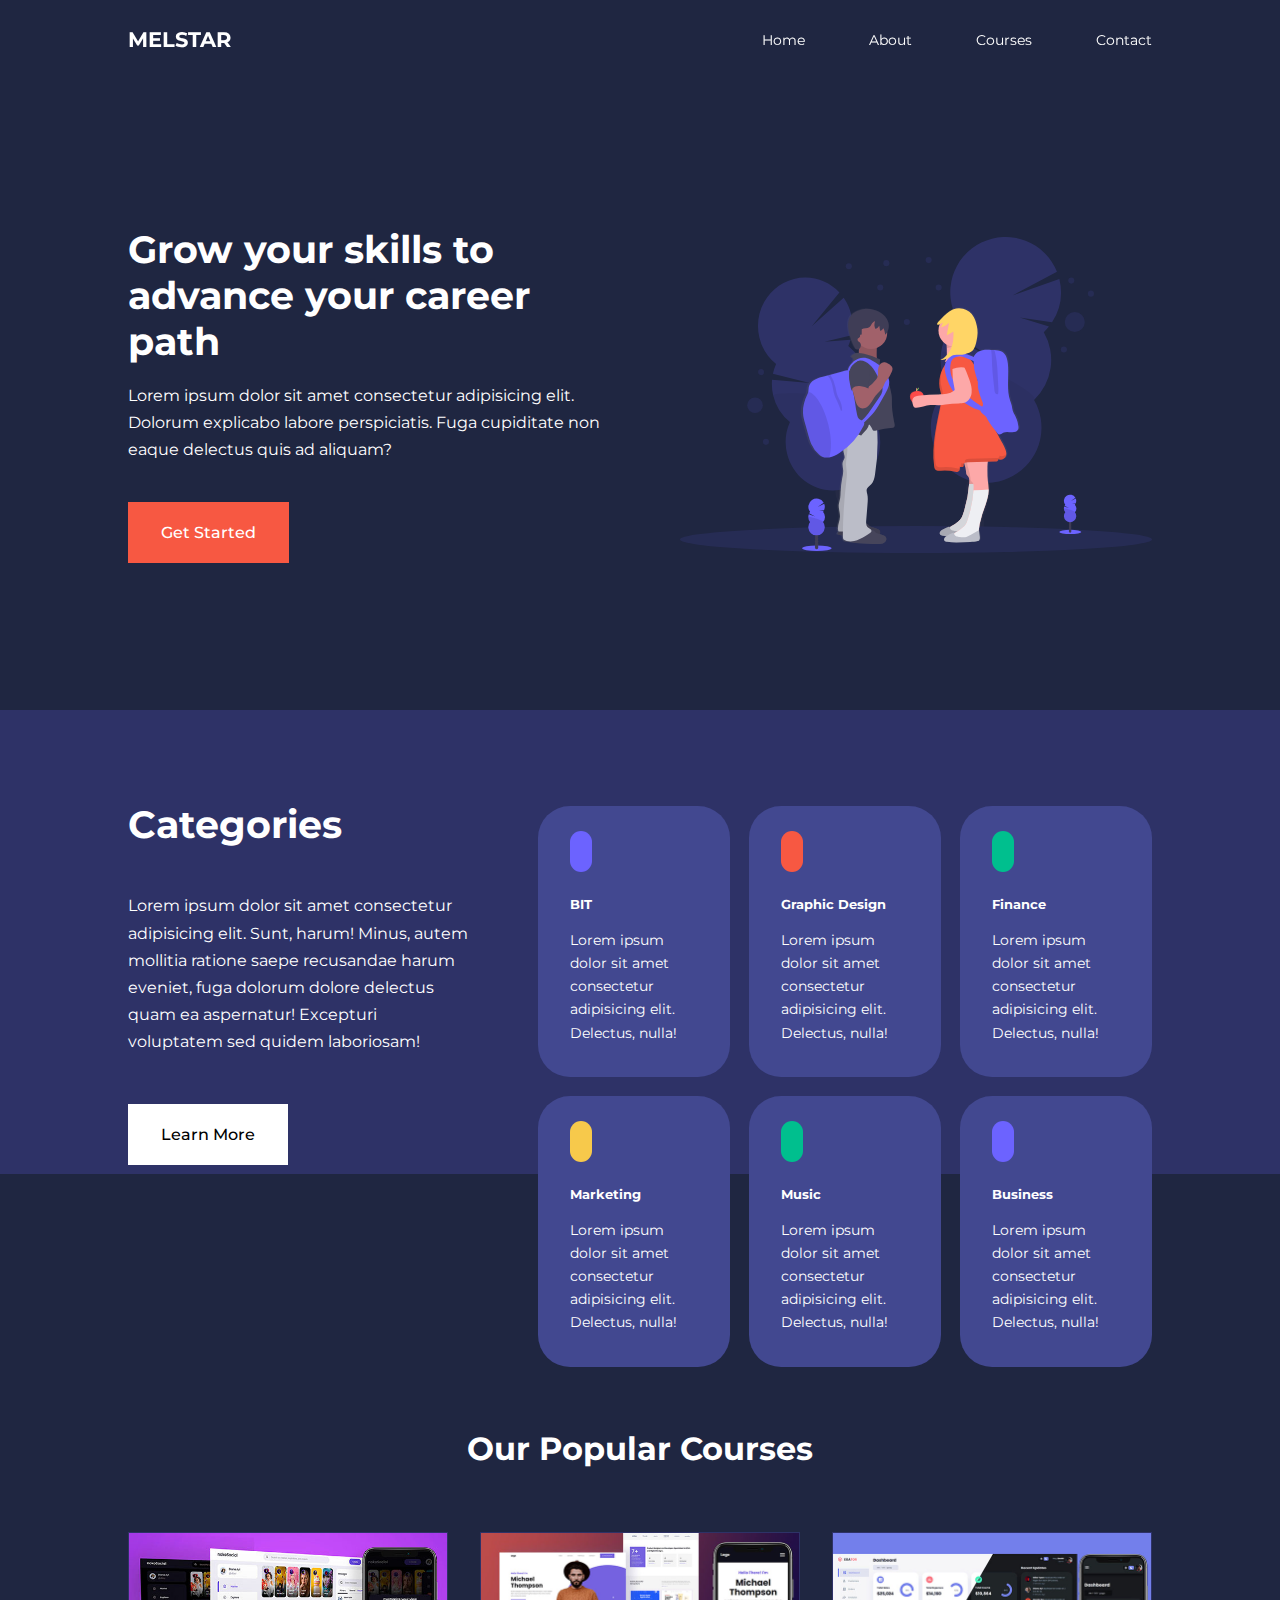
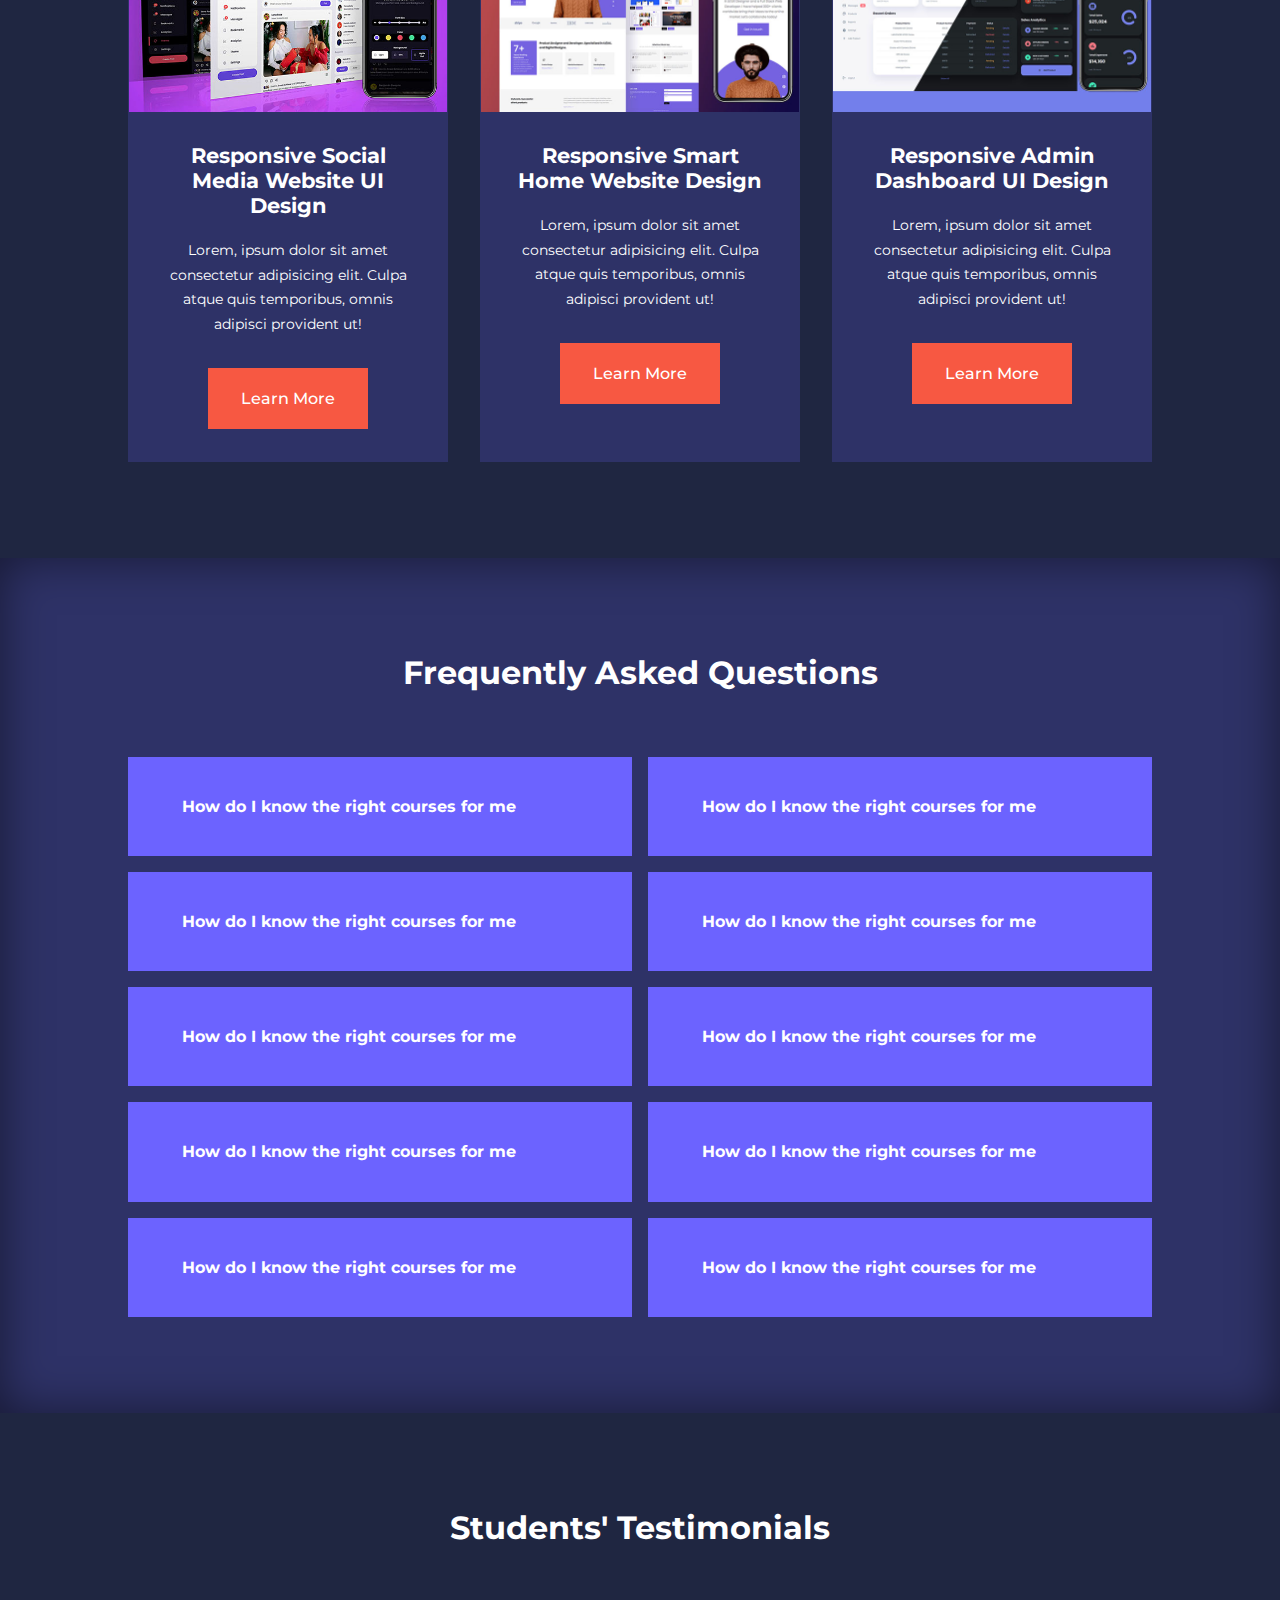
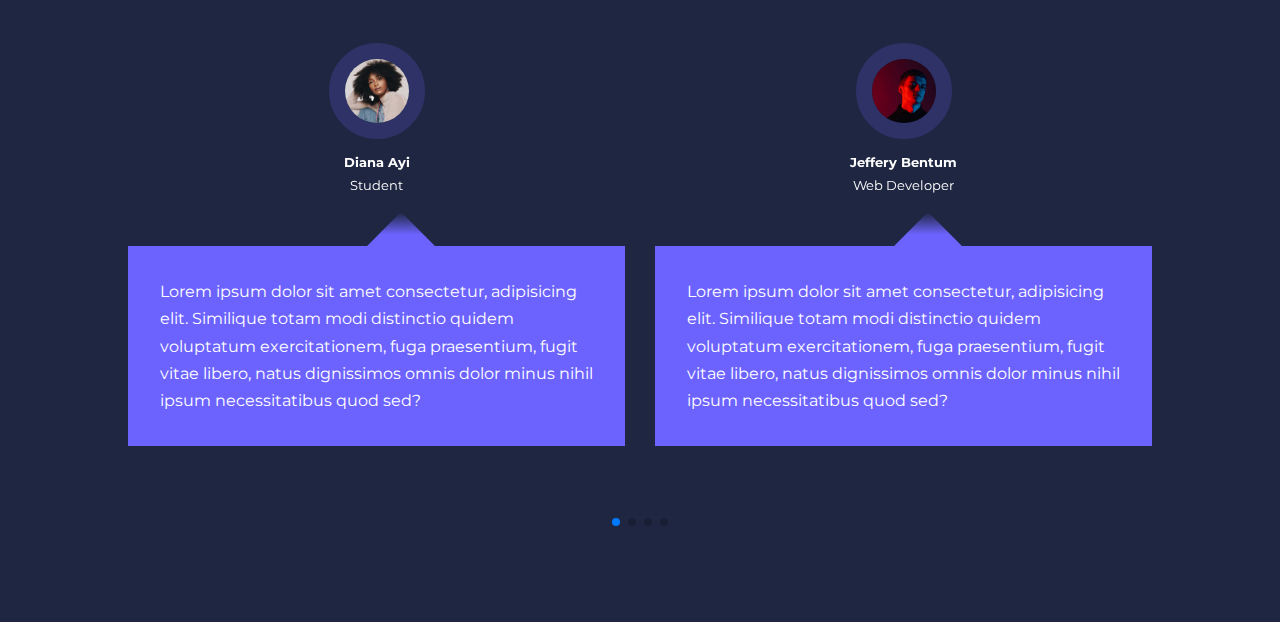
==== index.html @ 563842d4 "first commit" ====
<!DOCTYPE html>
<html lang="en">
  <head>
    <meta charset="UTF-8" />
    <meta name="viewport" content="width=device-width, initial-scale=1.0" />
    <title>School Website</title>
   

    <!-- ICONSCOUT CDN -->
    <link
      rel="stylesheet"
      href="https://unicons.iconscout.com/release/v4.0.8/css/line.css"
    />

    <!-- GOOGLE FONTS (MONSTERRAT)-->
    <link rel="preconnect" href="https://fonts.googleapis.com" />
    <link rel="preconnect" href="https://fonts.gstatic.com" crossorigin />
    <link
      href="https://fonts.googleapis.com/css2?family=Montserrat:ital,wght@0,100..900;1,100..900&display=swap"
      rel="stylesheet"
    />

    <!-- SWIPER JS-->
    <link
      rel="stylesheet"
      href="https://cdn.jsdelivr.net/npm/swiper@11/swiper-bundle.min.css"
    />

    <link rel="stylesheet" href="./css/style.css" />
  </head>
  <body>
    <nav>
      <div class="container nav__container">
        <a href="index.html"><h4>MELSTAR</h4></a>
        <ul class="nav__menu">
          <li><a href="index.html">Home</a></li>
          <li><a href="about.html">About</a></li>
          <li><a href="courses.html">Courses</a></li>
          <li><a href="contact.html">Contact</a></li>
        </ul>
        <button id="open-menu-btn"><i class="uil uil-bars"></i></button>
        <button id="close-menu-btn"><i class="uil uil-multiply"></i></button>
      </div>
    </nav>
    <!--===== END OF NAV BAR ========-->

    <header>
      <div class="container header__container">
        <div class="header__left">
          <h1>Grow your skills to advance your career path</h1>
          <p>
            Lorem ipsum dolor sit amet consectetur adipisicing elit. Dolorum
            explicabo labore perspiciatis. Fuga cupiditate non eaque delectus
            quis ad aliquam?
          </p>
          <a href="courses.html" class="btn btn-primary">Get Started</a>
        </div>

        <div class="header__right">
          <div class="header__right-image">
            <img src="./images/header.svg" />
          </div>
        </div>
      </div>
    </header>
    <!--========END OF HEADER================-->

    <section class="categories">
      <div class="container categories__container">
        <div class="categories__left">
          <h1>Categories</h1>
          <p>
            Lorem ipsum dolor sit amet consectetur adipisicing elit. Sunt,
            harum! Minus, autem mollitia ratione saepe recusandae harum eveniet,
            fuga dolorum dolore delectus quam ea aspernatur! Excepturi
            voluptatem sed quidem laboriosam!
          </p>
          <a href="#" class="btn">Learn More</a>
        </div>
        <div class="categories__right">
          <article class="category">
            <span class="category__icon"
              ><i class="uil uil-bitcoin-circle"></i
            ></span>
            <h5>BIT</h5>
            <p>
              Lorem ipsum dolor sit amet consectetur adipisicing elit. Delectus,
              nulla!
            </p>
          </article>

          <article class="category">
            <span class="category__icon"><i class="uil uil-palette"></i></span>
            <h5>Graphic Design</h5>
            <p>
              Lorem ipsum dolor sit amet consectetur adipisicing elit. Delectus,
              nulla!
            </p>
          </article>

          <article class="category">
            <span class="category__icon"
              ><i class="uil uil-usd-circle"></i
            ></span>
            <h5>Finance</h5>
            <p>
              Lorem ipsum dolor sit amet consectetur adipisicing elit. Delectus,
              nulla!
            </p>
          </article>

          <article class="category">
            <span class="category__icon"
              ><i class="uil uil-megaphone"></i
            ></span>
            <h5>Marketing</h5>
            <p>
              Lorem ipsum dolor sit amet consectetur adipisicing elit. Delectus,
              nulla!
            </p>
          </article>

          <article class="category">
            <span class="category__icon"><i class="uil uil-music"></i></span>
            <h5>Music</h5>
            <p>
              Lorem ipsum dolor sit amet consectetur adipisicing elit. Delectus,
              nulla!
            </p>
          </article>

          <article class="category">
            <span class="category__icon"
              ><i class="uil uil-puzzle-piece"></i
            ></span>
            <h5>Business</h5>
            <p>
              Lorem ipsum dolor sit amet consectetur adipisicing elit. Delectus,
              nulla!
            </p>
          </article>
        </div>
      </div>
    </section>
    <!--========= END OF CATEGORIES ================-->

    <section class="courses">
      <h2>Our Popular Courses</h2>
      <div class="container courses__container">
        <article class="course">
          <div class="course__image">
            <img src="./images/course1.jpg" />
          </div>
          <div class="course__info">
            <h4>Responsive Social Media Website UI Design</h4>
            <p>
              Lorem, ipsum dolor sit amet consectetur adipisicing elit. Culpa
              atque quis temporibus, omnis adipisci provident ut!
            </p>
            <a href="courses.html" class="btn btn-primary">Learn More</a>
          </div>
        </article>

        <article class="course">
          <div class="course__image">
            <img src="./images/course2.jpg" />
          </div>
          <div class="course__info">
            <h4>Responsive Smart Home Website Design</h4>
            <p>
              Lorem, ipsum dolor sit amet consectetur adipisicing elit. Culpa
              atque quis temporibus, omnis adipisci provident ut!
            </p>
            <a href="courses.html" class="btn btn-primary">Learn More</a>
          </div>
        </article>

        <article class="course">
          <div class="course__image">
            <img src="./images/course3.jpg" />
          </div>
          <div class="course__info">
            <h4>Responsive Admin Dashboard UI Design</h4>
            <p>
              Lorem, ipsum dolor sit amet consectetur adipisicing elit. Culpa
              atque quis temporibus, omnis adipisci provident ut!
            </p>
            <a href="courses.html" class="btn btn-primary">Learn More</a>
          </div>
        </article>
      </div>
    </section>

    <!--========= END OF COURSES ================-->

    <section class="faqs">
      <h2>Frequently Asked Questions</h2>
      <div class="container faqs__container">
        <article class="faq">
          <div class="faq__icon"><i class="uil uil-plus"></i></div>
          <div class="question__answer">
            <h4>How do I know the right courses for me</h4>
            <p>
              Lorem ipsum dolor sit amet consectetur adipisicing elit. Quia
              recusandae ad esse dolor voluptate obcaecati et, iure amet
              repudiandae voluptates. Voluptatum saepe asperiores id, voluptas
              nisi ad deserunt inventore vel!
            </p>
          </div>
        </article>

        <article class="faq">
          <div class="faq__icon"><i class="uil uil-plus"></i></div>
          <div class="question__answer">
            <h4>How do I know the right courses for me</h4>
            <p>
              Lorem ipsum dolor sit amet consectetur adipisicing elit. Quia
              recusandae ad esse dolor voluptate obcaecati et, iure amet
              repudiandae voluptates. Voluptatum saepe asperiores id, voluptas
              nisi ad deserunt inventore vel!
            </p>
          </div>
        </article>

        <article class="faq">
          <div class="faq__icon"><i class="uil uil-plus"></i></div>
          <div class="question__answer">
            <h4>How do I know the right courses for me</h4>
            <p>
              Lorem ipsum dolor sit amet consectetur adipisicing elit. Quia
              recusandae ad esse dolor voluptate obcaecati et, iure amet
              repudiandae voluptates. Voluptatum saepe asperiores id, voluptas
              nisi ad deserunt inventore vel!
            </p>
          </div>
        </article>

        <article class="faq">
          <div class="faq__icon"><i class="uil uil-plus"></i></div>
          <div class="question__answer">
            <h4>How do I know the right courses for me</h4>
            <p>
              Lorem ipsum dolor sit amet consectetur adipisicing elit. Quia
              recusandae ad esse dolor voluptate obcaecati et, iure amet
              repudiandae voluptates. Voluptatum saepe asperiores id, voluptas
              nisi ad deserunt inventore vel!
            </p>
          </div>
        </article>

        <article class="faq">
          <div class="faq__icon"><i class="uil uil-plus"></i></div>
          <div class="question__answer">
            <h4>How do I know the right courses for me</h4>
            <p>
              Lorem ipsum dolor sit amet consectetur adipisicing elit. Quia
              recusandae ad esse dolor voluptate obcaecati et, iure amet
              repudiandae voluptates. Voluptatum saepe asperiores id, voluptas
              nisi ad deserunt inventore vel!
            </p>
          </div>
        </article>

        <article class="faq">
          <div class="faq__icon"><i class="uil uil-plus"></i></div>
          <div class="question__answer">
            <h4>How do I know the right courses for me</h4>
            <p>
              Lorem ipsum dolor sit amet consectetur adipisicing elit. Quia
              recusandae ad esse dolor voluptate obcaecati et, iure amet
              repudiandae voluptates. Voluptatum saepe asperiores id, voluptas
              nisi ad deserunt inventore vel!
            </p>
          </div>
        </article>

        <article class="faq">
          <div class="faq__icon"><i class="uil uil-plus"></i></div>
          <div class="question__answer">
            <h4>How do I know the right courses for me</h4>
            <p>
              Lorem ipsum dolor sit amet consectetur adipisicing elit. Quia
              recusandae ad esse dolor voluptate obcaecati et, iure amet
              repudiandae voluptates. Voluptatum saepe asperiores id, voluptas
              nisi ad deserunt inventore vel!
            </p>
          </div>
        </article>

        <article class="faq">
          <div class="faq__icon"><i class="uil uil-plus"></i></div>
          <div class="question__answer">
            <h4>How do I know the right courses for me</h4>
            <p>
              Lorem ipsum dolor sit amet consectetur adipisicing elit. Quia
              recusandae ad esse dolor voluptate obcaecati et, iure amet
              repudiandae voluptates. Voluptatum saepe asperiores id, voluptas
              nisi ad deserunt inventore vel!
            </p>
          </div>
        </article>

        <article class="faq">
          <div class="faq__icon"><i class="uil uil-plus"></i></div>
          <div class="question__answer">
            <h4>How do I know the right courses for me</h4>
            <p>
              Lorem ipsum dolor sit amet consectetur adipisicing elit. Quia
              recusandae ad esse dolor voluptate obcaecati et, iure amet
              repudiandae voluptates. Voluptatum saepe asperiores id, voluptas
              nisi ad deserunt inventore vel!
            </p>
          </div>
        </article>

        <article class="faq">
          <div class="faq__icon"><i class="uil uil-plus"></i></div>
          <div class="question__answer">
            <h4>How do I know the right courses for me</h4>
            <p>
              Lorem ipsum dolor sit amet consectetur adipisicing elit. Quia
              recusandae ad esse dolor voluptate obcaecati et, iure amet
              repudiandae voluptates. Voluptatum saepe asperiores id, voluptas
              nisi ad deserunt inventore vel!
            </p>
          </div>
        </article>
      </div>
    </section>

    <!--========= END OF COURSES ================-->

    <section class="container testimonials__container mySwiper">
      <h2>Students' Testimonials</h2>
      <div class="swiper-wrapper">
        <article class="testimonial swiper-slide">
          <div class="avatar">
            <img src="./images/avatar1.jpg" />
          </div>
          <div class="testimonial__info">
            <h5>Diana Ayi</h5>
            <small>Student</small>
          </div>
          <div class="testimonial__body">
            <p>
              Lorem ipsum dolor sit amet consectetur, adipisicing elit.
              Similique totam modi distinctio quidem voluptatum exercitationem,
              fuga praesentium, fugit vitae libero, natus dignissimos omnis
              dolor minus nihil ipsum necessitatibus quod sed?
            </p>
          </div>
        </article>
        <article class="testimonial swiper-slide">
          <div class="avatar">
            <img src="./images/avatar2.jpg" />
          </div>
          <div class="testimonial__info">
            <h5>Jeffery Bentum</h5>
            <small>Web Developer</small>
          </div>
          <div class="testimonial__body">
            <p>
              Lorem ipsum dolor sit amet consectetur, adipisicing elit.
              Similique totam modi distinctio quidem voluptatum exercitationem,
              fuga praesentium, fugit vitae libero, natus dignissimos omnis
              dolor minus nihil ipsum necessitatibus quod sed?
            </p>
          </div>
        </article>

        <article class="testimonial swiper-slide">
          <div class="avatar">
            <img src="./images/avatar3.jpg" />
          </div>
          <div class="testimonial__info">
            <h5>Edem Quist</h5>
            <small>Student</small>
          </div>
          <div class="testimonial__body">
            <p>
              Lorem ipsum dolor sit amet consectetur, adipisicing elit.
              Similique totam modi distinctio quidem voluptatum exercitationem,
              fuga praesentium, fugit vitae libero, natus dignissimos omnis
              dolor minus nihil ipsum necessitatibus quod sed?
            </p>
          </div>
        </article>

        <article class="testimonial swiper-slide">
          <div class="avatar">
            <img src="./images/avatar4.jpg" />
          </div>
          <div class="testimonial__info">
            <h5>Koramah Asamoah</h5>
            <small>Logistics</small>
          </div>
          <div class="testimonial__body">
            <p>
              Lorem ipsum dolor sit amet consectetur, adipisicing elit.
              Similique totam modi distinctio quidem voluptatum exercitationem,
              fuga praesentium, fugit vitae libero, natus dignissimos omnis
              dolor minus nihil ipsum necessitatibus quod sed?
            </p>
          </div>
        </article>

        <article class="testimonial swiper-slide">
          <div class="avatar">
            <img src="./images/avatar5.jpg" />
          </div>
          <div class="testimonial__info">
            <h5>Princess Ayitey</h5>
            <small>Logistics</small>
          </div>
          <div class="testimonial__body">
            <p>
              Lorem ipsum dolor sit amet consectetur, adipisicing elit.
              Similique totam modi distinctio quidem voluptatum exercitationem,
              fuga praesentium, fugit vitae libero, natus dignissimos omnis
              dolor minus nihil ipsum necessitatibus quod sed?
            </p>
          </div>
        </article>
      </div>
      <div class="swiper-pagination"></div>
    </section>


    <script src="https://cdn.jsdelivr.net/npm/swiper@11/swiper-bundle.min.js"></script>
    <script src="./main.js"></script>

    <script>
        var swiper = new Swiper(".mySwiper", {
      slidesPerView: 1,
      spaceBetween: 30,
      pagination: {
        el: ".swiper-pagination",
        clickable: true,
      },
      // when window screen is greater than 600px

      breakpoints: {
        600: {
          slidesPerView: 2,
        }
      }

    });
    </script>
  </body>
</html>
---- css/style.css ----
* {
  margin: 0;
  padding: 0;
  border: 0;
  outline: 0;
  text-decoration: none;
  list-style: none;
  box-sizing: border-box;
}

:root {
  --color-primary: #6c63ff;
  --color-success: #00bf8e;
  --color-warning: #f7c94b;
  --color-danger: #f75842;
  --color-danger-variant: rgba(247, 88, 66, 0.4);
  --color-white: #fff;
  --color-light: rgba(255, 255, 255, 0.7);
  --color-black: #000;
  --color-bg: #1f2641;
  --color-bg1: #2e3267;
  --color-bg2: #424890;

  --container-width-lg: 80%;
  --container-width-md: 90%;
  --container-width-sm: 94%;

  --transition: all 400ms ease;
}

body {
  font-family: "Montserrat", sans-serif;
  line-height: 1.7;
  color: var(--color-white);
  background: var(--color-bg);
}

.container {
  width: var(--container-width-lg);
  margin: 0 auto;
}

section {
  padding: 6rem 0;
}

section h2 {
  text-align: center;
  margin-bottom: 4rem;
}

h1,
h2,
h3,
h4,
h5 {
  line-height: 1.2;
}

h1 {
  font-size: 2.4rem;
}

h2 {
  font-size: 2rem;
}

h3 {
  font-size: 1.6rem;
}

h4 {
  font-size: 1.3rem;
}

a {
  color: var(--color-white);
}

img {
  width: 100%;
  display: block;
  object-fit: cover;
}

.btn {
  display: inline-block;
  background: var(--color-white);
  color: var(--color-black);
  padding: 1rem 2rem;
  border: 1px solid transparent;
  font-weight: 500;
  transition: var(--transition);
}

.btn:hover {
  background: transparent;
  color: var(--color-white);
  border-color: var(--color-white);
}

.btn-primary {
  background: var(--color-danger);
  color: var(--color-white);
}

/*  ===== NAV BAR ====== */

nav {
  background: transparent;
  width: 100vw;
  height: 5rem;
  position: fixed;
  top: 0;
  z-index: 11;
}

/* Change navbar styles on scroll using javascript */
.window-scroll {
  background: var(--color-primary);
  box-shadow: 0 1rem 2rem rgba(0, 0, 0, 0.2);
}

.nav__container {
  height: 100%;
  display: flex;
  justify-content: space-between;
  align-items: center;
}

nav button {
  display: none;
}

.nav__menu {
  display: flex;
  align-items: center;
  gap: 4rem;
}

.nav__menu a {
  font-size: 0.9rem;
  transition: var(--transition);
}

.nav__menu a:hover {
  color: var(--color-bg2);
}

/* ============ HEADER SECTION ================*/
header {
  position: relative;
  top: 5rem;
  overflow: hidden;
  height: 70vh;
  margin-bottom: 5rem;
}

.header__container {
  display: grid;
  grid-template-columns: 1fr 1fr;
  align-items: center;
  gap: 5rem;
  height: 100%;
}

.header__left p {
  margin: 1rem 0 2.4rem;
}

/*  ===== CATEGORIES ====== */
.categories {
  background: var(--color-bg1);
  height: 29rem;
}

.categories h1 {
  line-height: 1;
  margin-bottom: 3rem;
}

.categories__container {
  display: grid;
  grid-template-columns: 40% 60%;
}

.categories__left {
  margin-right: 4rem;
}

.categories__left p {
  margin: 1rem 0 3rem;
}

.categories__right {
  display: grid;
  grid-template-columns: repeat(3, 1fr);
  gap: 1.2rem;
}

.category {
  background: var(--color-bg2);
  padding: 2rem;
  border-radius: 2rem;
  transition: var(--transition);
}

.category:hover {
  box-shadow: 0 3rem 3rem rgba(0, 0, 0, 0.3);
  z-index: 1;
}

.category:nth-child(2) .category__icon {
  background: var(--color-danger);
}

.category:nth-child(3) .category__icon {
  background: var(--color-success);
}

.category:nth-child(4) .category__icon {
  background: var(--color-warning);
}

.category:nth-child(5) .category__icon {
  background: var(--color-success);
}

.category__icon {
  background: var(--color-primary);
  padding: 0.7rem;
  border-radius: 0.9rem;
}

.category h5 {
  margin: 2rem 0 1rem;
}

.category p {
  font-size: 0.85rem;
}

/*  ===== POPULAR COURSES ====== */
.courses {
  margin-top: 10rem;
}

.courses__container {
  display: grid;
  grid-template-columns: repeat(3, 1fr);
  gap: 2rem;
}

.course {
  background: var(--color-bg1);
  text-align: center;
  border: 1px solid transparent;
  transition: var(--transition);
}

.course:hover {
  background: transparent;
  border-color: var(--color-primary);
}

.course__info {
  padding: 2rem;
}

.course__info p {
  margin: 1.2rem 0 2rem;
  font-size: 0.9rem;
}

/*  ===== FAQS ====== */

.faqs {
  background: var(--color-bg1);
  box-shadow: inset 0 0 3rem rgba(0, 0, 0, 0.5);
}

.faqs__container {
  display: grid;
  grid-template-columns: 1fr 1fr;
  gap: 1rem;
}

.faq {
  padding: 2rem;
  display: flex;
  align-items: center;
  gap: 1.4rem;
  height: fit-content;
  background: var(--color-primary);
  cursor: pointer;
}

.faq h4 {
  font-size: 1rem;
  line-height: 2.2;
}

.faq__icon {
  align-self: flex-start;
}

.faq p {
  margin-top: 0.8rem;
  display: none;
}

.faq.open p {
  display: block;
}

/*  ====== TESTIMONIALS ======= */
.testimonials__container {
  overflow-x: hidden;
  position: relative;
  margin-bottom: 5rem;
}

.testimonial {
  padding-top: 2rem;
}

.avatar {
  width: 6rem;
  height: 6rem;
  border-radius: 50%;
  overflow: hidden;
  margin: 0 auto 1rem;
  border: 1rem solid var(--color-bg1);
}

.testimonial__info {
  text-align: center;
}

.testimonial__body {
  background: var(--color-primary);
  padding: 2rem;
  margin-top: 3rem;
  position: relative;
}

.testimonial__body::before {
  content: "";
  display: block;
  background: linear-gradient(
    135deg,
    transparent,
    var(--color-primary),
    var(--color-primary),
    var(--color-primary)
  );
  width: 3rem;
  height: 3rem;
  position: absolute;
  left: 50%;
  top: -1.5rem;
  transform: rotate(45deg);
}
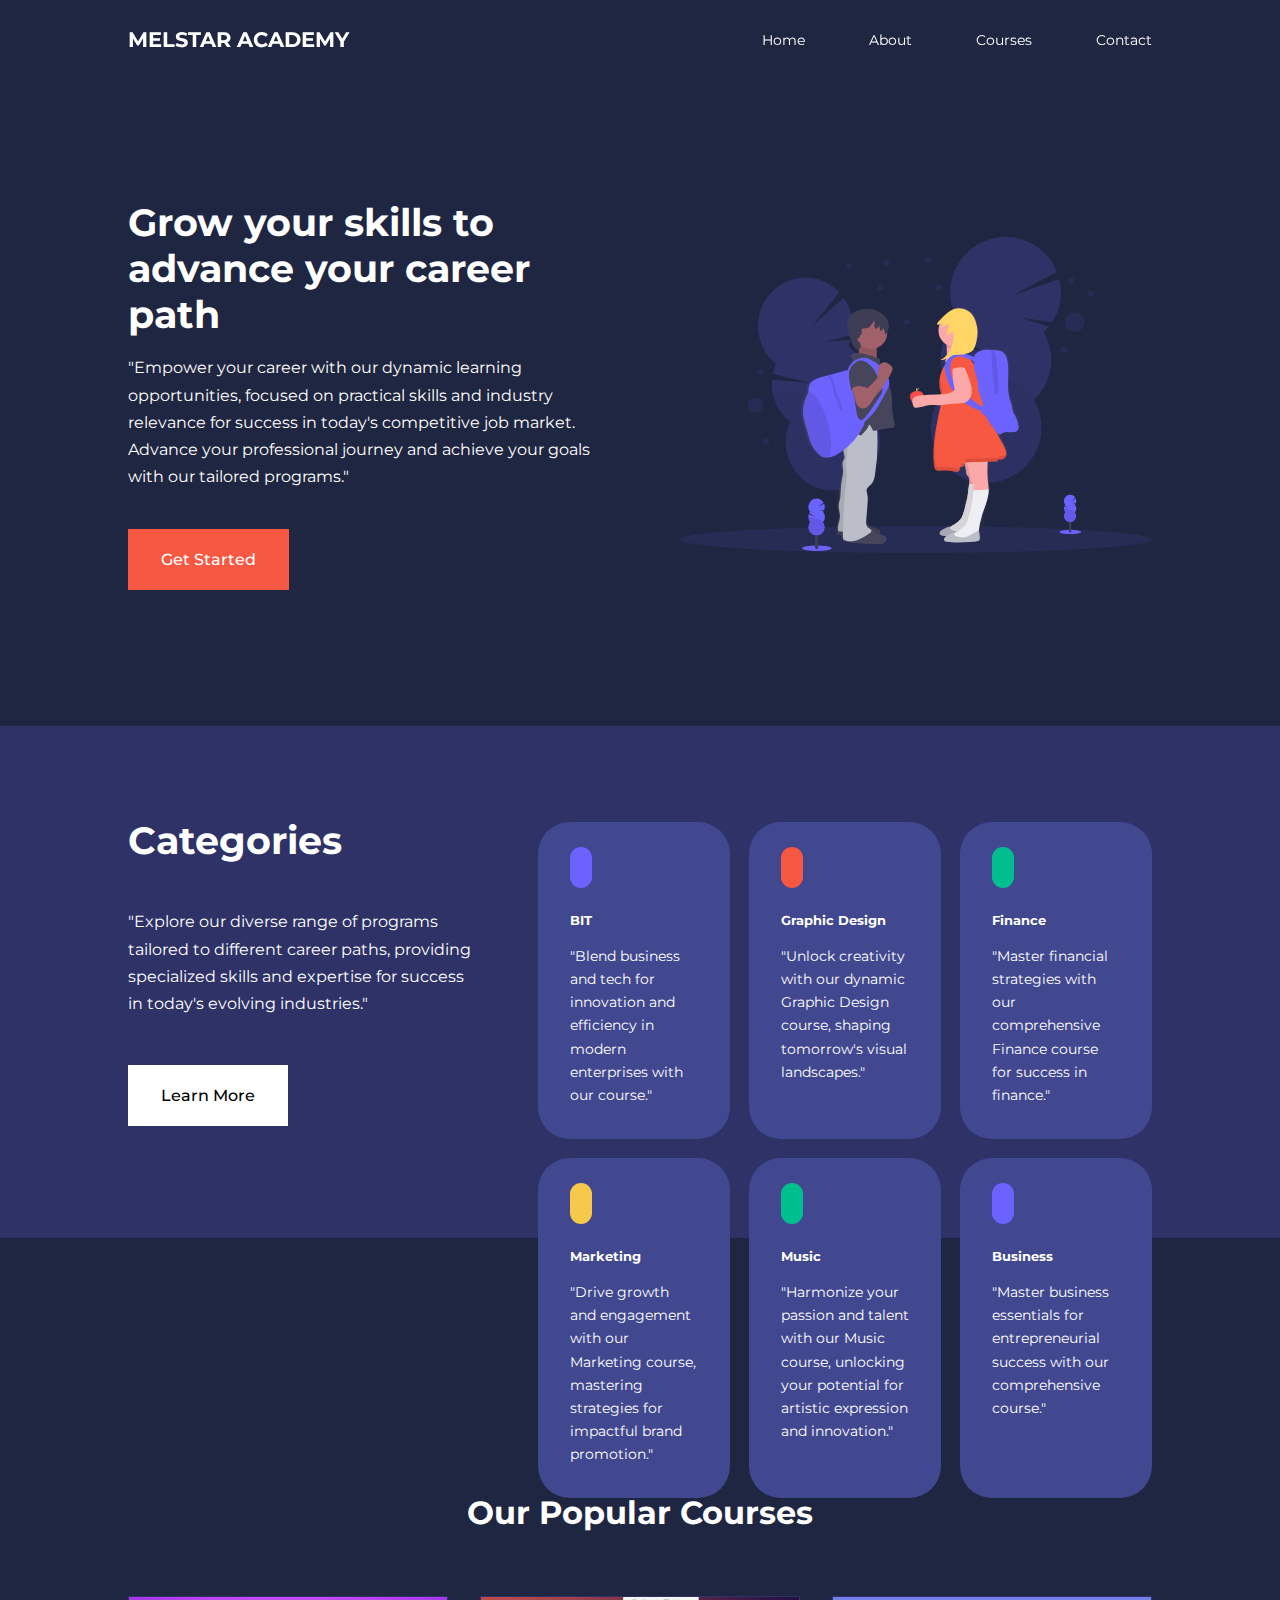
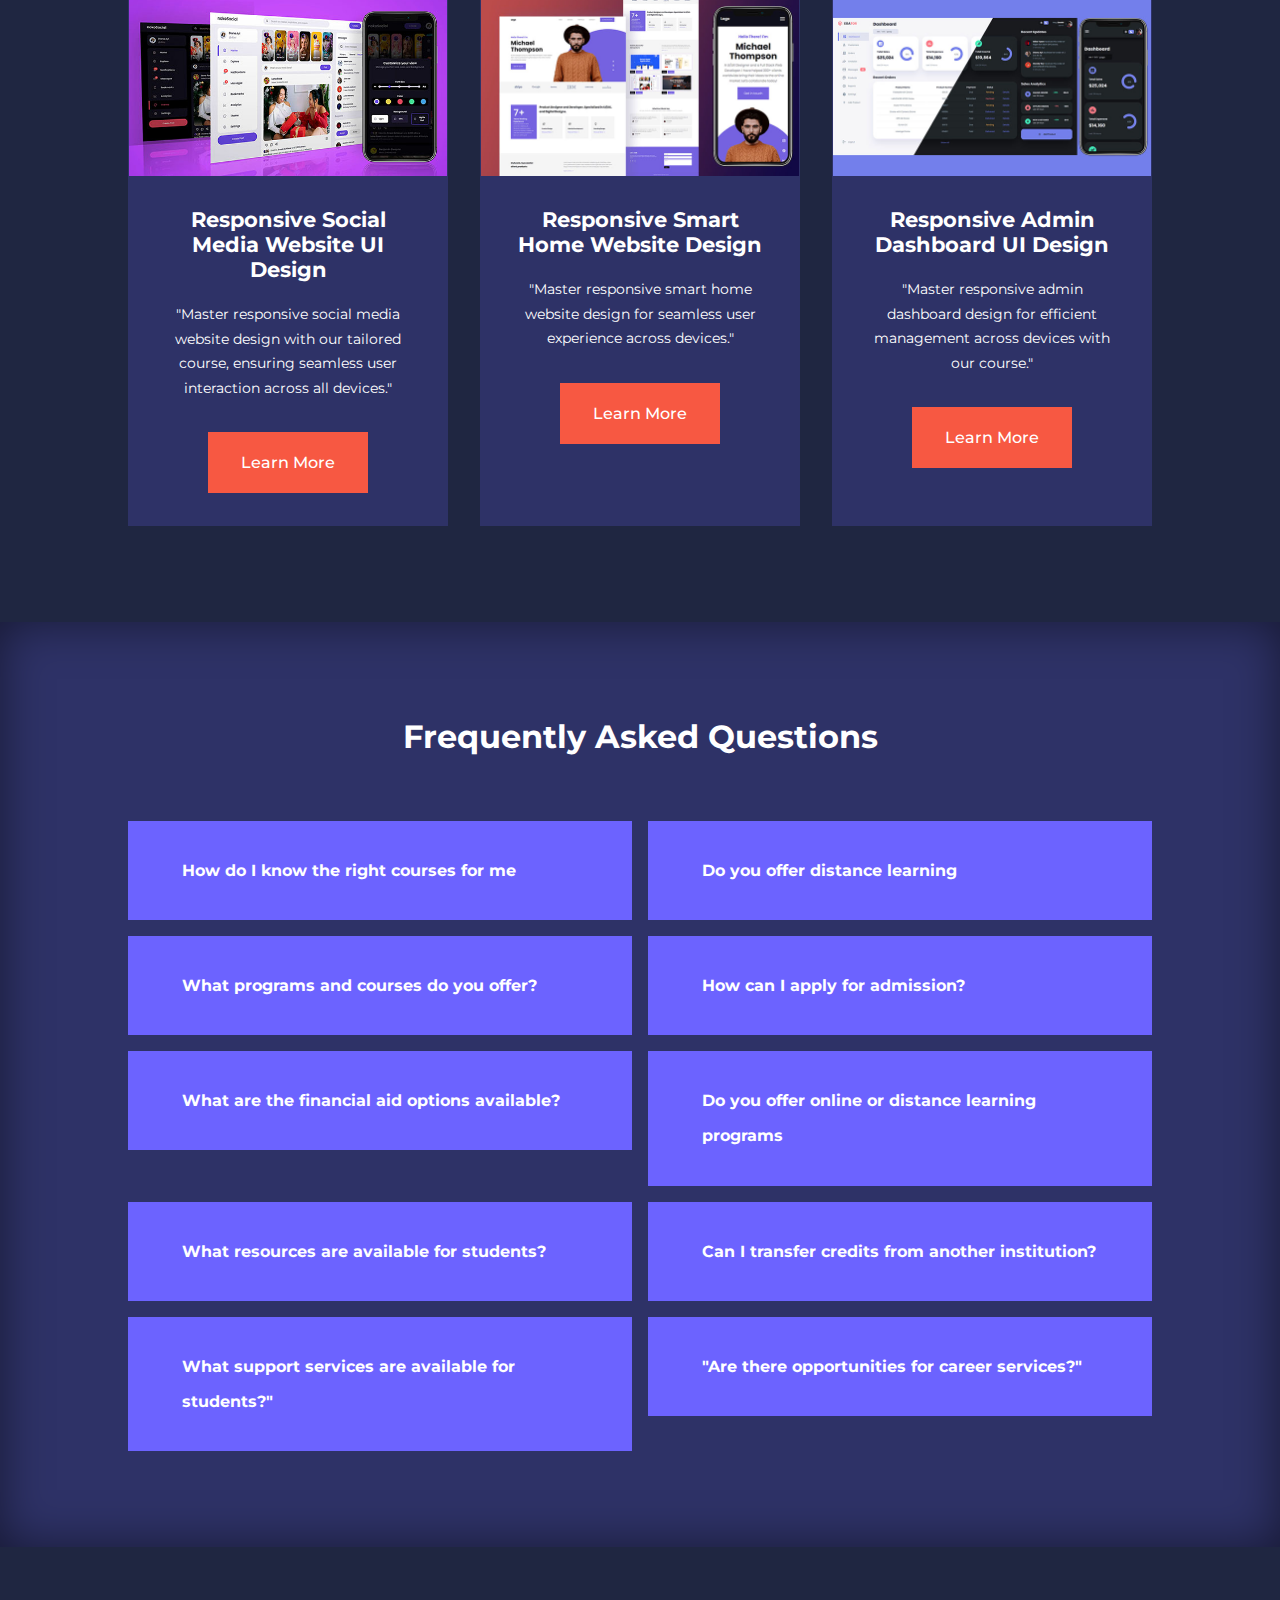
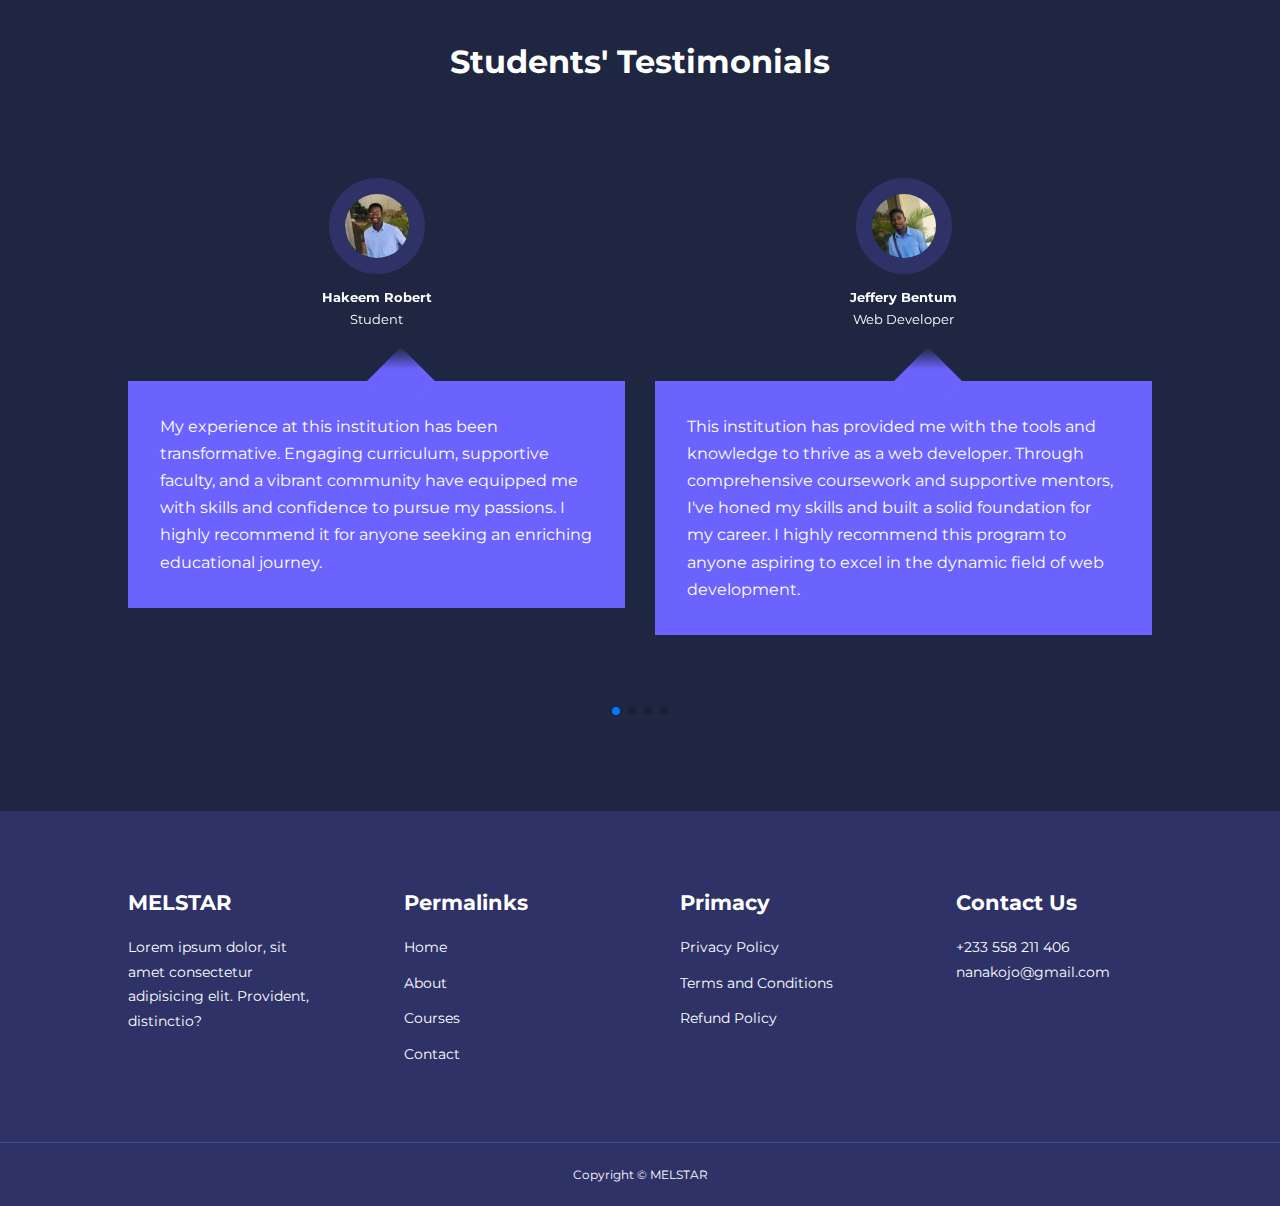
==== commit 8d37d97b: "updatedCode" ====
--- a/index.html
+++ b/index.html
@@ -4,7 +4,6 @@
     <meta charset="UTF-8" />
     <meta name="viewport" content="width=device-width, initial-scale=1.0" />
     <title>School Website</title>
-   
 
     <!-- ICONSCOUT CDN -->
     <link
@@ -31,7 +30,7 @@
   <body>
     <nav>
       <div class="container nav__container">
-        <a href="index.html"><h4>MELSTAR</h4></a>
+        <a href="index.html"><h4>MELSTAR ACADEMY</h4></a>
         <ul class="nav__menu">
           <li><a href="index.html">Home</a></li>
           <li><a href="about.html">About</a></li>
@@ -49,9 +48,10 @@
         <div class="header__left">
           <h1>Grow your skills to advance your career path</h1>
           <p>
-            Lorem ipsum dolor sit amet consectetur adipisicing elit. Dolorum
-            explicabo labore perspiciatis. Fuga cupiditate non eaque delectus
-            quis ad aliquam?
+            "Empower your career with our dynamic learning opportunities,
+            focused on practical skills and industry relevance for success in
+            today's competitive job market. Advance your professional journey
+            and achieve your goals with our tailored programs."
           </p>
           <a href="courses.html" class="btn btn-primary">Get Started</a>
         </div>
@@ -70,10 +70,9 @@
         <div class="categories__left">
           <h1>Categories</h1>
           <p>
-            Lorem ipsum dolor sit amet consectetur adipisicing elit. Sunt,
-            harum! Minus, autem mollitia ratione saepe recusandae harum eveniet,
-            fuga dolorum dolore delectus quam ea aspernatur! Excepturi
-            voluptatem sed quidem laboriosam!
+            "Explore our diverse range of programs tailored to different career
+            paths, providing specialized skills and expertise for success in
+            today's evolving industries."
           </p>
           <a href="#" class="btn">Learn More</a>
         </div>
@@ -84,8 +83,8 @@
             ></span>
             <h5>BIT</h5>
             <p>
-              Lorem ipsum dolor sit amet consectetur adipisicing elit. Delectus,
-              nulla!
+              "Blend business and tech for innovation and efficiency in modern
+              enterprises with our course."
             </p>
           </article>
 
@@ -93,8 +92,8 @@
             <span class="category__icon"><i class="uil uil-palette"></i></span>
             <h5>Graphic Design</h5>
             <p>
-              Lorem ipsum dolor sit amet consectetur adipisicing elit. Delectus,
-              nulla!
+              "Unlock creativity with our dynamic Graphic Design course, shaping
+              tomorrow's visual landscapes."
             </p>
           </article>
 
@@ -104,8 +103,8 @@
             ></span>
             <h5>Finance</h5>
             <p>
-              Lorem ipsum dolor sit amet consectetur adipisicing elit. Delectus,
-              nulla!
+              "Master financial strategies with our comprehensive Finance course
+              for success in finance."
             </p>
           </article>
 
@@ -115,8 +114,8 @@
             ></span>
             <h5>Marketing</h5>
             <p>
-              Lorem ipsum dolor sit amet consectetur adipisicing elit. Delectus,
-              nulla!
+              "Drive growth and engagement with our Marketing course, mastering
+              strategies for impactful brand promotion."
             </p>
           </article>
 
@@ -124,8 +123,8 @@
             <span class="category__icon"><i class="uil uil-music"></i></span>
             <h5>Music</h5>
             <p>
-              Lorem ipsum dolor sit amet consectetur adipisicing elit. Delectus,
-              nulla!
+              "Harmonize your passion and talent with our Music course,
+              unlocking your potential for artistic expression and innovation."
             </p>
           </article>
 
@@ -135,8 +134,8 @@
             ></span>
             <h5>Business</h5>
             <p>
-              Lorem ipsum dolor sit amet consectetur adipisicing elit. Delectus,
-              nulla!
+              "Master business essentials for entrepreneurial success with our
+              comprehensive course."
             </p>
           </article>
         </div>
@@ -154,8 +153,8 @@
           <div class="course__info">
             <h4>Responsive Social Media Website UI Design</h4>
             <p>
-              Lorem, ipsum dolor sit amet consectetur adipisicing elit. Culpa
-              atque quis temporibus, omnis adipisci provident ut!
+              "Master responsive social media website design with our tailored
+              course, ensuring seamless user interaction across all devices."
             </p>
             <a href="courses.html" class="btn btn-primary">Learn More</a>
           </div>
@@ -168,8 +167,8 @@
           <div class="course__info">
             <h4>Responsive Smart Home Website Design</h4>
             <p>
-              Lorem, ipsum dolor sit amet consectetur adipisicing elit. Culpa
-              atque quis temporibus, omnis adipisci provident ut!
+              "Master responsive smart home website design for seamless user
+              experience across devices."
             </p>
             <a href="courses.html" class="btn btn-primary">Learn More</a>
           </div>
@@ -182,8 +181,8 @@
           <div class="course__info">
             <h4>Responsive Admin Dashboard UI Design</h4>
             <p>
-              Lorem, ipsum dolor sit amet consectetur adipisicing elit. Culpa
-              atque quis temporibus, omnis adipisci provident ut!
+              "Master responsive admin dashboard design for efficient management
+              across devices with our course."
             </p>
             <a href="courses.html" class="btn btn-primary">Learn More</a>
           </div>
@@ -201,127 +200,148 @@
           <div class="question__answer">
             <h4>How do I know the right courses for me</h4>
             <p>
-              Lorem ipsum dolor sit amet consectetur adipisicing elit. Quia
-              recusandae ad esse dolor voluptate obcaecati et, iure amet
-              repudiandae voluptates. Voluptatum saepe asperiores id, voluptas
-              nisi ad deserunt inventore vel!
-            </p>
-          </div>
-        </article>
-
-        <article class="faq">
-          <div class="faq__icon"><i class="uil uil-plus"></i></div>
-          <div class="question__answer">
-            <h4>How do I know the right courses for me</h4>
-            <p>
-              Lorem ipsum dolor sit amet consectetur adipisicing elit. Quia
-              recusandae ad esse dolor voluptate obcaecati et, iure amet
-              repudiandae voluptates. Voluptatum saepe asperiores id, voluptas
-              nisi ad deserunt inventore vel!
-            </p>
-          </div>
-        </article>
-
-        <article class="faq">
-          <div class="faq__icon"><i class="uil uil-plus"></i></div>
-          <div class="question__answer">
-            <h4>How do I know the right courses for me</h4>
-            <p>
-              Lorem ipsum dolor sit amet consectetur adipisicing elit. Quia
-              recusandae ad esse dolor voluptate obcaecati et, iure amet
-              repudiandae voluptates. Voluptatum saepe asperiores id, voluptas
-              nisi ad deserunt inventore vel!
-            </p>
-          </div>
-        </article>
-
-        <article class="faq">
-          <div class="faq__icon"><i class="uil uil-plus"></i></div>
-          <div class="question__answer">
-            <h4>How do I know the right courses for me</h4>
-            <p>
-              Lorem ipsum dolor sit amet consectetur adipisicing elit. Quia
-              recusandae ad esse dolor voluptate obcaecati et, iure amet
-              repudiandae voluptates. Voluptatum saepe asperiores id, voluptas
-              nisi ad deserunt inventore vel!
-            </p>
-          </div>
-        </article>
-
-        <article class="faq">
-          <div class="faq__icon"><i class="uil uil-plus"></i></div>
-          <div class="question__answer">
-            <h4>How do I know the right courses for me</h4>
-            <p>
-              Lorem ipsum dolor sit amet consectetur adipisicing elit. Quia
-              recusandae ad esse dolor voluptate obcaecati et, iure amet
-              repudiandae voluptates. Voluptatum saepe asperiores id, voluptas
-              nisi ad deserunt inventore vel!
-            </p>
-          </div>
-        </article>
-
-        <article class="faq">
-          <div class="faq__icon"><i class="uil uil-plus"></i></div>
-          <div class="question__answer">
-            <h4>How do I know the right courses for me</h4>
-            <p>
-              Lorem ipsum dolor sit amet consectetur adipisicing elit. Quia
-              recusandae ad esse dolor voluptate obcaecati et, iure amet
-              repudiandae voluptates. Voluptatum saepe asperiores id, voluptas
-              nisi ad deserunt inventore vel!
-            </p>
-          </div>
-        </article>
-
-        <article class="faq">
-          <div class="faq__icon"><i class="uil uil-plus"></i></div>
-          <div class="question__answer">
-            <h4>How do I know the right courses for me</h4>
-            <p>
-              Lorem ipsum dolor sit amet consectetur adipisicing elit. Quia
-              recusandae ad esse dolor voluptate obcaecati et, iure amet
-              repudiandae voluptates. Voluptatum saepe asperiores id, voluptas
-              nisi ad deserunt inventore vel!
-            </p>
-          </div>
-        </article>
-
-        <article class="faq">
-          <div class="faq__icon"><i class="uil uil-plus"></i></div>
-          <div class="question__answer">
-            <h4>How do I know the right courses for me</h4>
-            <p>
-              Lorem ipsum dolor sit amet consectetur adipisicing elit. Quia
-              recusandae ad esse dolor voluptate obcaecati et, iure amet
-              repudiandae voluptates. Voluptatum saepe asperiores id, voluptas
-              nisi ad deserunt inventore vel!
-            </p>
-          </div>
-        </article>
-
-        <article class="faq">
-          <div class="faq__icon"><i class="uil uil-plus"></i></div>
-          <div class="question__answer">
-            <h4>How do I know the right courses for me</h4>
-            <p>
-              Lorem ipsum dolor sit amet consectetur adipisicing elit. Quia
-              recusandae ad esse dolor voluptate obcaecati et, iure amet
-              repudiandae voluptates. Voluptatum saepe asperiores id, voluptas
-              nisi ad deserunt inventore vel!
-            </p>
-          </div>
-        </article>
-
-        <article class="faq">
-          <div class="faq__icon"><i class="uil uil-plus"></i></div>
-          <div class="question__answer">
-            <h4>How do I know the right courses for me</h4>
-            <p>
-              Lorem ipsum dolor sit amet consectetur adipisicing elit. Quia
-              recusandae ad esse dolor voluptate obcaecati et, iure amet
-              repudiandae voluptates. Voluptatum saepe asperiores id, voluptas
-              nisi ad deserunt inventore vel!
+              Discover the right courses tailored to your interests and career
+              goals by exploring our comprehensive course offerings and
+              consulting with our expert advisors. With personalized guidance
+              and a diverse range of options, you can confidently select the
+              courses that align with your aspirations and skill development
+              needs.
+            </p>
+          </div>
+        </article>
+
+        <article class="faq">
+          <div class="faq__icon"><i class="uil uil-plus"></i></div>
+          <div class="question__answer">
+            <h4>Do you offer distance learning</h4>
+            <p>
+              Yes, we offer distance learning options to accommodate diverse
+              learning needs, ensuring accessibility and flexibility for all
+              students.
+            </p>
+          </div>
+        </article>
+
+        <article class="faq">
+          <div class="faq__icon"><i class="uil uil-plus"></i></div>
+          <div class="question__answer">
+            <h4>What programs and courses do you offer?</h4>
+            <p>
+              Our institution offers a wide range of programs and courses across
+              various disciplines, including but not limited to business,
+              technology, healthcare, arts, and sciences. You can explore our
+              full list of offerings on our website or contact our admissions
+              office for more information.
+            </p>
+          </div>
+        </article>
+
+        <article class="faq">
+          <div class="faq__icon"><i class="uil uil-plus"></i></div>
+          <div class="question__answer">
+            <h4>How can I apply for admission?</h4>
+            <p>
+              Applying for admission is a straightforward process. You can start
+              by visiting our website and filling out the online application
+              form. Be sure to review the specific admission requirements for
+              your desired program and submit any necessary documents, such as
+              transcripts and letters of recommendation. Our admissions team is
+              available to assist you throughout the application process.
+            </p>
+          </div>
+        </article>
+
+        <article class="faq">
+          <div class="faq__icon"><i class="uil uil-plus"></i></div>
+          <div class="question__answer">
+            <h4>What are the financial aid options available?</h4>
+            <p>
+              Tuition fees vary depending on the program and your residency
+              status. Detailed information about tuition and fees can be found
+              on our website or obtained by contacting our financial aid office.
+              We also offer various financial aid options, including
+              scholarships, grants, loans, and work-study programs, to help make
+              education more accessible for our students.
+            </p>
+          </div>
+        </article>
+
+        <article class="faq">
+          <div class="faq__icon"><i class="uil uil-plus"></i></div>
+          <div class="question__answer">
+            <h4>Do you offer online or distance learning programs</h4>
+            <p>
+              Yes, we offer a range of online and distance learning programs
+              designed to accommodate the needs of students who prefer remote or
+              flexible learning options. These programs provide the same
+              high-quality education and support as our on-campus offerings,
+              allowing you to pursue your academic goals from anywhere with an
+              internet connection.
+            </p>
+          </div>
+        </article>
+
+        <article class="faq">
+          <div class="faq__icon"><i class="uil uil-plus"></i></div>
+          <div class="question__answer">
+            <h4>What resources are available for students?</h4>
+            <p>
+              Our campus is equipped with state-of-the-art facilities and
+              resources to support student success. This includes libraries,
+              computer labs, research centers, recreational facilities, student
+              lounges, and dining options. Additionally, we provide various
+              student services such as academic advising, career counseling,
+              health services, and extracurricular activities to enhance your
+              overall college experience.
+            </p>
+          </div>
+        </article>
+
+        <article class="faq">
+          <div class="faq__icon"><i class="uil uil-plus"></i></div>
+          <div class="question__answer">
+            <h4>Can I transfer credits from another institution?</h4>
+            <p>
+              Yes, we accept transfer credits from accredited institutions,
+              subject to evaluation and approval by our registrar's office.
+              Transfer credit policies may vary depending on factors such as the
+              institution attended, the course content, and your program of
+              study. You can consult with our academic advisors to determine how
+              your credits may transfer and fit into your degree plan. Lorem
+              ipsum dolor sit amet consectetur adipisicing elit. Quia recusandae
+              ad esse dolor voluptate obcaecati et, iure amet repudiandae
+              voluptates. Voluptatum saepe asperiores id, voluptas nisi ad
+              deserunt inventore vel!
+            </p>
+          </div>
+        </article>
+
+        <article class="faq">
+          <div class="faq__icon"><i class="uil uil-plus"></i></div>
+          <div class="question__answer">
+            <h4>What support services are available for students?"</h4>
+            <p>
+              We offer a range of support services to assist students in their
+              academic and personal development. This includes tutoring
+              services, academic advising, counseling and mental health
+              services, disability accommodations, and student advocacy
+              resources. Our goal is to provide a supportive and inclusive
+              environment where all students can thrive and succeed.
+            </p>
+          </div>
+        </article>
+
+        <article class="faq">
+          <div class="faq__icon"><i class="uil uil-plus"></i></div>
+          <div class="question__answer">
+            <h4>"Are there opportunities for career services?"</h4>
+            <p>
+              Yes, we offer numerous opportunities for students to gain
+              practical experience through internships, co-op programs, and
+              career placement services. Our dedicated career services office
+              works closely with students to connect them with internship and
+              job opportunities, provide resume and interview preparation
+              assistance, and offer career development workshops.
             </p>
           </div>
         </article>
@@ -335,24 +355,25 @@
       <div class="swiper-wrapper">
         <article class="testimonial swiper-slide">
           <div class="avatar">
-            <img src="./images/avatar1.jpg" />
+            <img src="./images/Hakeem.jpg" />
           </div>
           <div class="testimonial__info">
-            <h5>Diana Ayi</h5>
+            <h5>Hakeem Robert</h5>
             <small>Student</small>
           </div>
           <div class="testimonial__body">
             <p>
-              Lorem ipsum dolor sit amet consectetur, adipisicing elit.
-              Similique totam modi distinctio quidem voluptatum exercitationem,
-              fuga praesentium, fugit vitae libero, natus dignissimos omnis
-              dolor minus nihil ipsum necessitatibus quod sed?
+              My experience at this institution has been transformative.
+              Engaging curriculum, supportive faculty, and a vibrant community
+              have equipped me with skills and confidence to pursue my passions.
+              I highly recommend it for anyone seeking an enriching educational
+              journey.
             </p>
           </div>
         </article>
         <article class="testimonial swiper-slide">
           <div class="avatar">
-            <img src="./images/avatar2.jpg" />
+            <img src="./images/jeff.jpg" />
           </div>
           <div class="testimonial__info">
             <h5>Jeffery Bentum</h5>
@@ -360,10 +381,11 @@
           </div>
           <div class="testimonial__body">
             <p>
-              Lorem ipsum dolor sit amet consectetur, adipisicing elit.
-              Similique totam modi distinctio quidem voluptatum exercitationem,
-              fuga praesentium, fugit vitae libero, natus dignissimos omnis
-              dolor minus nihil ipsum necessitatibus quod sed?
+              This institution has provided me with the tools and knowledge to
+              thrive as a web developer. Through comprehensive coursework and
+              supportive mentors, I've honed my skills and built a solid
+              foundation for my career. I highly recommend this program to
+              anyone aspiring to excel in the dynamic field of web development.
             </p>
           </div>
         </article>
@@ -378,10 +400,11 @@
           </div>
           <div class="testimonial__body">
             <p>
-              Lorem ipsum dolor sit amet consectetur, adipisicing elit.
-              Similique totam modi distinctio quidem voluptatum exercitationem,
-              fuga praesentium, fugit vitae libero, natus dignissimos omnis
-              dolor minus nihil ipsum necessitatibus quod sed?
+              Attending this institution has been a game-changer for me. The
+              guidance and support I've received from the faculty have been
+              invaluable in shaping my career path. The hands-on learning
+              experiences and collaborative environment have truly empowered me
+              to reach new heights in my academic and professional journey.
             </p>
           </div>
         </article>
@@ -396,10 +419,11 @@
           </div>
           <div class="testimonial__body">
             <p>
-              Lorem ipsum dolor sit amet consectetur, adipisicing elit.
-              Similique totam modi distinctio quidem voluptatum exercitationem,
-              fuga praesentium, fugit vitae libero, natus dignissimos omnis
-              dolor minus nihil ipsum necessitatibus quod sed?
+              Choosing this logistics program was pivotal for my career. The
+              hands-on approach and industry-relevant curriculum prepared me
+              exceptionally well for real-world challenges. I'm grateful for the
+              invaluable support from faculty and networking opportunities that
+              set me up for success.
             </p>
           </div>
         </article>
@@ -414,10 +438,11 @@
           </div>
           <div class="testimonial__body">
             <p>
-              Lorem ipsum dolor sit amet consectetur, adipisicing elit.
-              Similique totam modi distinctio quidem voluptatum exercitationem,
-              fuga praesentium, fugit vitae libero, natus dignissimos omnis
-              dolor minus nihil ipsum necessitatibus quod sed?
+              Choosing this logistics program was pivotal for my career. The
+              hands-on approach and industry-focused curriculum prepared me
+              exceptionally well for real-world challenges. I'm grateful for the
+              invaluable support from faculty and networking opportunities that
+              set me up for success. I love the course
             </p>
           </div>
         </article>
@@ -425,27 +450,88 @@
       <div class="swiper-pagination"></div>
     </section>
 
+    <!--========= END OF TESTIMONIALS ================-->
+
+    <footer>
+      <div class="container footer__container">
+        <div class="footer__1">
+          <a href="index.html" class="footer__logo"><h4>MELSTAR</h4></a>
+          <p>
+            Lorem ipsum dolor, sit amet consectetur adipisicing elit. Provident,
+            distinctio?
+          </p>
+        </div>
+
+        <div class="footer__2">
+          <h4>Permalinks</h4>
+          <ul>
+            <li><a href="index.html">Home</a></li>
+            <li><a href="about.html">About</a></li>
+            <li><a href="courses.html">Courses</a></li>
+            <li><a href="index.html">Contact</a></li>
+          </ul>
+        </div>
+
+        <div class="footer__3">
+          <h4>Primacy</h4>
+          <ul>
+            <li><a href="#">Privacy Policy</a></li>
+            <li><a href="#">Terms and Conditions</a></li>
+            <li><a href="#">Refund Policy</a></li>
+          </ul>
+        </div>
+
+        <div class="footer__4">
+          <h4>Contact Us</h4>
+          <div>
+            <p>+233 558 211 406</p>
+            <p>nanakojo@gmail.com</p>
+          </div>
+
+          <ul class="footer__socials">
+            <li>
+              <a href="#"><i class="uil uil-facebook-f"></i></a>
+            </li>
+
+            <li>
+              <a href="#"><i class="uil uil-instagram-alt"></i></a>
+            </li>
+
+            <li>
+              <a href="#"><i class="uil uil-twitter"></i></a>
+            </li>
+
+            <li>
+              <a href="#"><i class="uil uil-linkedin-alt"></i></a>
+            </li>
+          </ul>
+        </div>
+      </div>
+
+      <div class="footer__copyright">
+        <small>Copyright &copy; MELSTAR</small>
+      </div>
+    </footer>
 
     <script src="https://cdn.jsdelivr.net/npm/swiper@11/swiper-bundle.min.js"></script>
     <script src="./main.js"></script>
 
     <script>
-        var swiper = new Swiper(".mySwiper", {
-      slidesPerView: 1,
-      spaceBetween: 30,
-      pagination: {
-        el: ".swiper-pagination",
-        clickable: true,
-      },
-      // when window screen is greater than 600px
-
-      breakpoints: {
-        600: {
-          slidesPerView: 2,
-        }
-      }
-
-    });
+      var swiper = new Swiper(".mySwiper", {
+        slidesPerView: 1,
+        spaceBetween: 30,
+        pagination: {
+          el: ".swiper-pagination",
+          clickable: true,
+        },
+        // when window screen is greater than 600px
+
+        breakpoints: {
+          600: {
+            slidesPerView: 2,
+          },
+        },
+      });
     </script>
   </body>
 </html>
--- a/css/style.css
+++ b/css/style.css
@@ -153,7 +153,7 @@
   top: 5rem;
   overflow: hidden;
   height: 70vh;
-  margin-bottom: 5rem;
+  margin-bottom: 6rem;
 }
 
 .header__container {
@@ -171,7 +171,7 @@
 /*  ===== CATEGORIES ====== */
 .categories {
   background: var(--color-bg1);
-  height: 29rem;
+  height: 32rem;
 }
 
 .categories h1 {
@@ -361,3 +361,262 @@
   top: -1.5rem;
   transform: rotate(45deg);
 }
+
+/*  ====== FOOTER ======= */
+footer {
+  background: var(--color-bg1);
+  padding-top: 5rem;
+  font-size: 0.9rem;
+}
+
+.footer__container {
+  display: grid;
+  grid-template-columns: repeat(4, 1fr);
+  gap: 5rem;
+}
+
+.footer__container > div h4 {
+  margin-bottom: 1.2rem;
+}
+
+.footer__1 p {
+  margin: 0 0 2rem;
+}
+
+footer ul li {
+  margin-bottom: 0.7rem;
+}
+
+footer ul li a:hover {
+  text-decoration: underline;
+}
+
+.footer__socials {
+  display: flex;
+  gap: 1rem;
+  font-size: 1.2rem;
+  margin-top: 2rem;
+}
+
+.footer__copyright {
+  text-align: center;
+  margin-top: 4rem;
+  padding: 1.2rem 0;
+  border-top: 1px solid var(--color-bg2);
+}
+
+/* ===========  MEDIA QUERIES (TABLETS) =============== */
+@media screen and (max-width: 1024px) {
+  .container {
+    width: var(--container-width-md);
+  }
+
+  h1 {
+    font-size: 2.2rem;
+  }
+
+  h2 {
+    font-size: 1.7rem;
+  }
+
+  h3 {
+    font-size: 1.4rem;
+  }
+
+  h4 {
+    font-size: 1.2rem;
+  }
+
+  /* ============ NAVBAR ============= */
+  nav button {
+    display: inline-block;
+    background: transparent;
+    font-size: 1.8rem;
+    color: var(--color-white);
+    cursor: pointer;
+  }
+
+  nav button#close-menu-btn {
+    display: none;
+  }
+
+  .nav__menu {
+    position: fixed;
+    top: 5rem;
+    right: 5%;
+    height: fit-content;
+    width: 18rem;
+    flex-direction: column;
+    gap: 0;
+    display: none;
+  }
+
+  .nav__menu li {
+    width: 100%;
+    height: 5.8rem;
+    animation: animateNavItems 400ms linear forwards;
+    transform-origin: top right;
+    opacity: 0;
+  }
+
+  .nav__menu li:nth-child(2) {
+    animation-delay: 200ms;
+  }
+
+  .nav__menu li:nth-child(3) {
+    animation-delay: 400ms;
+  }
+
+  .nav__menu li:nth-child(4) {
+    animation-delay: 600ms;
+  }
+
+  @keyframes animateNavItems {
+    0% {
+      transform: rotateZ(-90deg) rotateX(90deg) scale(0.1);
+    }
+
+    100% {
+      transform: rotateZ(0) rotateX(0deg) scale(1);
+      opacity: 1;
+    }
+  }
+
+  .nav__menu li a {
+    background: var(--color-primary);
+    box-shadow: -4rem 6rem 10rem rgba(0, 0, 0, 0.6);
+    width: 100%;
+    height: 100%;
+    display: grid;
+    place-items: center;
+  }
+
+  .nav__menu li a:hover {
+    background: var(--color-bg2);
+    color: var(--color-white);
+  }
+
+
+   /* ============ HEADER ============= */
+   header {
+    height: 52vh;
+    margin-bottom: 6rem;
+    font-size: 0.9rem;
+   }
+
+   .header__container {
+    gap: 0;
+    padding-bottom: 3rem;
+   }
+
+   /* ============ CATEGORIES ============ */
+   .categories {
+    height: auto;
+   }
+
+   .categories__container {
+    grid-template-columns: 1fr;
+    gap: 3rem;
+   }
+
+   .categories__left {
+    margin-right: 0;
+   }
+
+   /* ============ POPULAR COURSES ============ */
+   .courses {
+    margin-top: 0;
+   }
+
+   .courses__container {
+    grid-template-columns: 1fr 1fr;
+   }
+
+   /* ============ FAQs ============ */
+   .faqs__container {
+    grid-template-columns: 1fr;
+   }
+
+   .faq {
+    padding: 1.5rem;
+   }
+
+      /* ============ FOOTER ============ */
+      .footer__container {
+        grid-template-columns: 1fr 1fr;
+      }
+
+}
+
+/* ====================== MEDIA QUERIES ================================= */
+@media screen and (max-width: 600px) {
+    .container {
+        width: var(--container-width-sm);
+
+    }
+
+    /* ============ NAVBAR ============ */
+    .nav__menu {
+        right: 3%;
+    }
+
+    /* ============ HEADER ============ */
+    header {
+        height: 100vh;
+    }
+
+    .header__container {
+        grid-template-columns: 1fr;
+        text-align: center;
+        margin-top: 0;
+    }
+
+    .header__left p {
+        margin-bottom: 1.3rem;
+    }
+
+
+    /* ============ CATEGORIES ============ */
+    .categories__right {
+        grid-template-columns: 1fr 1fr;
+        gap: 0.7rem;
+    }
+
+    .category {
+        padding: 1rem;
+        border-radius: 1rem;
+    }
+
+    .category__icon {
+        margin-top: 4px;
+        display: inline-block;
+    }
+
+    /* ============ POPULAR COURSES ============ */
+    .courses__container {
+        grid-template-columns: 1fr;
+    }
+
+    /* ============ TESTIMONIALS ============ */
+    .testimonial__body {
+        padding: 1.2rem;
+    }
+
+    /* ============ FOOTER ============ */
+    .footer__container {
+        grid-template-columns: 1fr;
+        text-align: center;
+        gap: 2rem;
+    }
+
+    .footer__1 {
+        margin: 1rem auto;
+    }
+
+    .footer__socials {
+        justify-content: center;
+    }
+
+}
+
+
